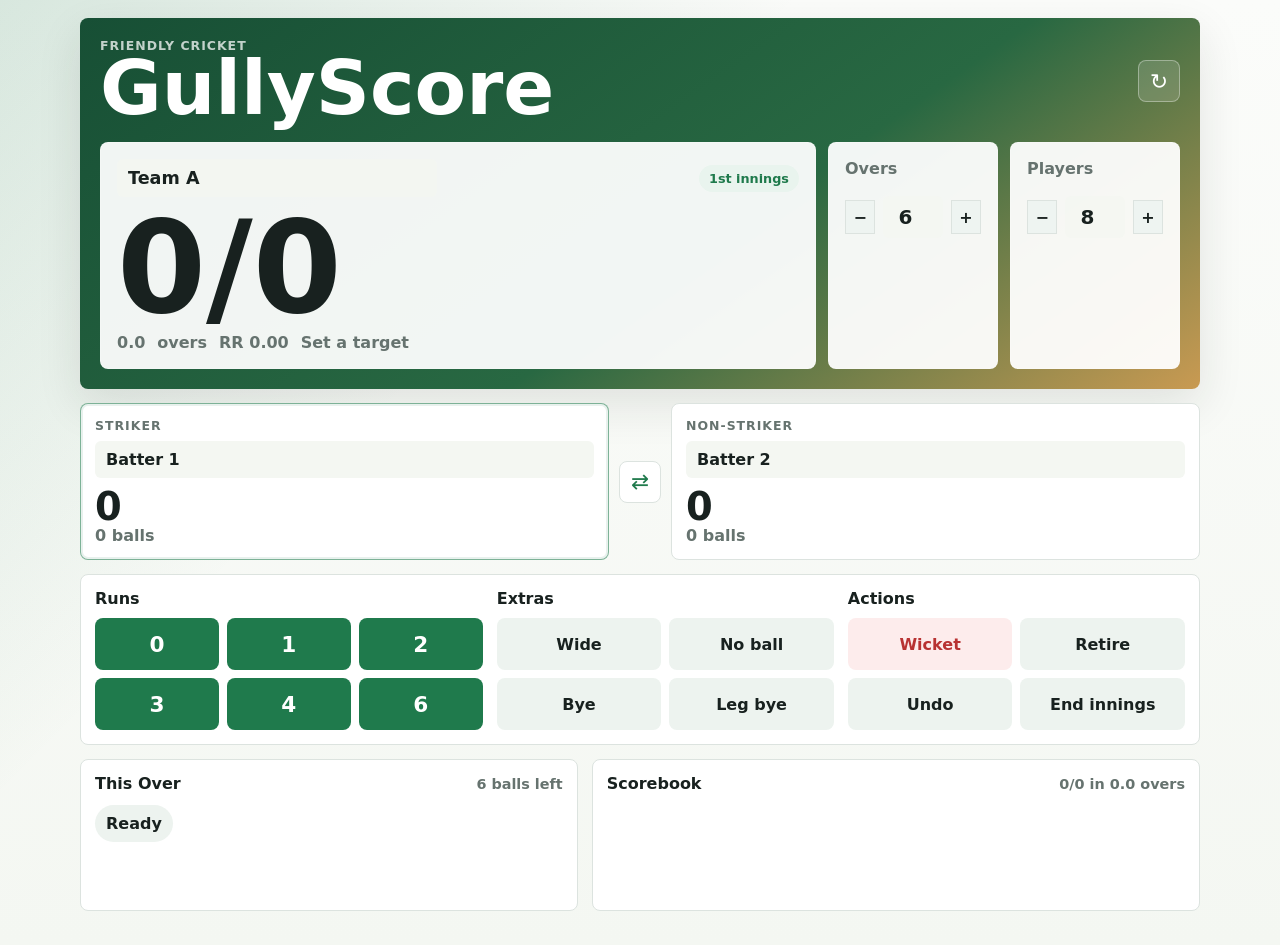
==== index.html @ 7a8d6de8 "Initial cricket scoring app" ====
<!doctype html>
<html lang="en">
  <head>
    <meta charset="UTF-8" />
    <meta name="viewport" content="width=device-width, initial-scale=1.0" />
    <title>GullyScore Cricket</title>
    <link rel="stylesheet" href="styles.css" />
  </head>
  <body>
    <main class="app-shell">
      <section class="scoreboard" aria-label="Current score">
        <div class="match-strip">
          <div>
            <p class="eyebrow">Friendly Cricket</p>
            <h1>GullyScore</h1>
          </div>
          <button class="icon-button" id="resetMatch" title="Reset match" aria-label="Reset match">
            <span aria-hidden="true">&#8635;</span>
          </button>
        </div>

        <div class="score-grid">
          <article class="score-panel main-score">
            <div class="team-line">
              <input id="battingTeam" aria-label="Batting team" value="Team A" />
              <span id="inningsBadge">1st innings</span>
            </div>
            <div class="score-number"><span id="runs">0</span>/<span id="wickets">0</span></div>
            <div class="meta-line">
              <span id="overs">0.0</span> overs
              <span>RR <strong id="runRate">0.00</strong></span>
              <span id="targetText">Set a target</span>
            </div>
          </article>

          <article class="score-panel">
            <label for="oversLimit">Overs</label>
            <div class="stepper">
              <button class="small-button" data-step-overs="-1" aria-label="Reduce overs">&minus;</button>
              <input id="oversLimit" type="number" min="1" max="50" value="6" />
              <button class="small-button" data-step-overs="1" aria-label="Increase overs">+</button>
            </div>
          </article>

          <article class="score-panel">
            <label for="playersLimit">Players</label>
            <div class="stepper">
              <button class="small-button" data-step-players="-1" aria-label="Reduce players">&minus;</button>
              <input id="playersLimit" type="number" min="2" max="11" value="8" />
              <button class="small-button" data-step-players="1" aria-label="Increase players">+</button>
            </div>
          </article>
        </div>
      </section>

      <section class="batters" aria-label="Batters">
        <article class="batter active" id="strikerCard">
          <p>Striker</p>
          <input id="strikerName" aria-label="Striker name" value="Batter 1" />
          <strong id="strikerRuns">0</strong>
          <span id="strikerBalls">0 balls</span>
        </article>
        <button class="swap-button" id="swapStrike" title="Swap strike" aria-label="Swap strike">
          <span aria-hidden="true">&#8644;</span>
        </button>
        <article class="batter" id="nonStrikerCard">
          <p>Non-striker</p>
          <input id="nonStrikerName" aria-label="Non-striker name" value="Batter 2" />
          <strong id="nonStrikerRuns">0</strong>
          <span id="nonStrikerBalls">0 balls</span>
        </article>
      </section>

      <section class="controls" aria-label="Scoring controls">
        <div class="control-group">
          <h2>Runs</h2>
          <div class="button-grid runs-grid">
            <button data-score="0">0</button>
            <button data-score="1">1</button>
            <button data-score="2">2</button>
            <button data-score="3">3</button>
            <button data-score="4">4</button>
            <button data-score="6">6</button>
          </div>
        </div>

        <div class="control-group">
          <h2>Extras</h2>
          <div class="button-grid">
            <button data-extra="wide">Wide</button>
            <button data-extra="noBall">No ball</button>
            <button data-extra="bye">Bye</button>
            <button data-extra="legBye">Leg bye</button>
          </div>
        </div>

        <div class="control-group">
          <h2>Actions</h2>
          <div class="button-grid">
            <button id="wicketButton" class="danger">Wicket</button>
            <button id="retireButton">Retire</button>
            <button id="undoButton">Undo</button>
            <button id="endInningsButton">End innings</button>
          </div>
        </div>
      </section>

      <section class="details">
        <article>
          <div class="section-head">
            <h2>This Over</h2>
            <span id="ballsLeft">6 balls left</span>
          </div>
          <div class="over-pills" id="currentOver"></div>
        </article>

        <article>
          <div class="section-head">
            <h2>Scorebook</h2>
            <span id="inningsSummary">No balls yet</span>
          </div>
          <ol class="log" id="scoreLog"></ol>
        </article>
      </section>
    </main>

    <dialog id="nameDialog">
      <form method="dialog">
        <h2 id="dialogTitle">New batter</h2>
        <label for="newBatterName">Name</label>
        <input id="newBatterName" value="Next batter" />
        <menu>
          <button value="cancel">Cancel</button>
          <button id="confirmBatter" value="default">Save</button>
        </menu>
      </form>
    </dialog>

    <script src="app.js"></script>
  </body>
</html>
---- styles.css ----
:root {
  color-scheme: light;
  --grass: #1f7a4c;
  --pitch: #d7b377;
  --ink: #18211f;
  --muted: #66736f;
  --line: #dce3df;
  --panel: #ffffff;
  --wash: #f4f7f2;
  --warn: #b83232;
  --blue: #315f9f;
  --shadow: 0 16px 45px rgba(24, 33, 31, 0.11);
}

* {
  box-sizing: border-box;
}

body {
  margin: 0;
  min-height: 100vh;
  font-family:
    Inter, ui-sans-serif, system-ui, -apple-system, BlinkMacSystemFont, "Segoe UI", sans-serif;
  color: var(--ink);
  background:
    linear-gradient(135deg, rgba(31, 122, 76, 0.16), transparent 36%),
    linear-gradient(180deg, #fbfcfa, var(--wash));
}

button,
input {
  font: inherit;
}

button {
  border: 0;
  cursor: pointer;
  transition:
    transform 140ms ease,
    background 140ms ease,
    box-shadow 140ms ease;
}

button:active {
  transform: translateY(1px);
}

.app-shell {
  width: min(1120px, calc(100vw - 28px));
  margin: 0 auto;
  padding: 18px 0 34px;
}

.scoreboard {
  background: linear-gradient(145deg, #174f35, #286842 58%, #c99a52);
  color: #fff;
  border-radius: 8px;
  padding: 20px;
  box-shadow: var(--shadow);
}

.match-strip,
.team-line,
.meta-line,
.batters,
.section-head,
.stepper {
  display: flex;
  align-items: center;
}

.match-strip {
  justify-content: space-between;
  gap: 16px;
  margin-bottom: 18px;
}

.eyebrow,
.batter p {
  margin: 0;
  color: rgba(255, 255, 255, 0.74);
  font-size: 0.78rem;
  text-transform: uppercase;
  letter-spacing: 0.08em;
  font-weight: 700;
}

h1,
h2 {
  margin: 0;
  letter-spacing: 0;
}

h1 {
  font-size: clamp(2rem, 6vw, 4.7rem);
  line-height: 0.95;
}

h2 {
  font-size: 1rem;
}

.icon-button,
.swap-button,
.small-button {
  display: grid;
  place-items: center;
  border: 1px solid rgba(255, 255, 255, 0.35);
  background: rgba(255, 255, 255, 0.14);
  color: inherit;
}

.icon-button,
.swap-button {
  width: 42px;
  height: 42px;
  border-radius: 8px;
  font-size: 1.35rem;
}

.score-grid {
  display: grid;
  grid-template-columns: minmax(0, 1fr) 170px 170px;
  gap: 12px;
}

.score-panel,
.batter,
.controls,
.details article {
  border: 1px solid var(--line);
  border-radius: 8px;
  background: var(--panel);
}

.score-panel {
  min-height: 128px;
  padding: 16px;
  color: var(--ink);
}

.scoreboard .score-panel {
  border-color: rgba(255, 255, 255, 0.2);
  background: rgba(255, 255, 255, 0.94);
}

.main-score {
  min-height: 160px;
}

.team-line {
  justify-content: space-between;
  gap: 12px;
}

.team-line input,
.batter input,
.score-panel input,
dialog input {
  min-width: 0;
  border: 1px solid transparent;
  border-radius: 6px;
  background: rgba(244, 247, 242, 0.72);
  color: var(--ink);
  padding: 8px 10px;
  font-weight: 800;
}

.team-line input {
  width: min(320px, 62vw);
  font-size: 1.1rem;
}

#inningsBadge {
  white-space: nowrap;
  border-radius: 999px;
  background: #e9f4ee;
  color: var(--grass);
  padding: 6px 10px;
  font-size: 0.8rem;
  font-weight: 800;
}

.score-number {
  margin: 10px 0 4px;
  font-size: clamp(4rem, 15vw, 8rem);
  line-height: 0.95;
  font-weight: 900;
}

.meta-line {
  flex-wrap: wrap;
  gap: 12px;
  color: var(--muted);
  font-weight: 700;
}

.score-panel label {
  display: block;
  margin-bottom: 18px;
  color: var(--muted);
  font-weight: 800;
}

.stepper {
  gap: 8px;
}

.stepper input {
  width: 68px;
  text-align: center;
  font-size: 1.25rem;
}

.small-button {
  width: 34px;
  height: 34px;
  border-color: var(--line);
  color: var(--ink);
  background: #eef4f1;
  font-weight: 900;
}

.batters {
  display: grid;
  grid-template-columns: 1fr 42px 1fr;
  gap: 10px;
  margin: 14px 0;
}

.batter {
  padding: 14px;
}

.batter.active {
  border-color: rgba(31, 122, 76, 0.58);
  box-shadow: inset 0 0 0 2px rgba(31, 122, 76, 0.1);
}

.batter p {
  color: var(--muted);
  margin-bottom: 8px;
}

.batter input {
  width: 100%;
  margin-bottom: 10px;
  background: var(--wash);
}

.batter strong {
  display: block;
  font-size: 2.4rem;
  line-height: 1;
}

.batter span {
  color: var(--muted);
  font-weight: 700;
}

.swap-button {
  align-self: center;
  border-color: var(--line);
  background: var(--panel);
  color: var(--grass);
}

.controls {
  display: grid;
  grid-template-columns: 1.15fr 1fr 1fr;
  gap: 14px;
  padding: 14px;
}

.control-group {
  min-width: 0;
}

.control-group h2 {
  margin-bottom: 10px;
}

.button-grid {
  display: grid;
  grid-template-columns: repeat(2, minmax(0, 1fr));
  gap: 8px;
}

.runs-grid {
  grid-template-columns: repeat(3, minmax(0, 1fr));
}

.button-grid button {
  min-height: 52px;
  border-radius: 8px;
  background: #edf3ef;
  color: var(--ink);
  font-weight: 900;
}

.runs-grid button {
  background: var(--grass);
  color: #fff;
  font-size: 1.35rem;
}

.button-grid button:hover,
.small-button:hover,
.swap-button:hover {
  box-shadow: 0 8px 18px rgba(24, 33, 31, 0.11);
}

.button-grid .danger {
  background: #fdecec;
  color: var(--warn);
}

.details {
  display: grid;
  grid-template-columns: 0.9fr 1.1fr;
  gap: 14px;
  margin-top: 14px;
}

.details article {
  padding: 14px;
  min-height: 152px;
}

.section-head {
  justify-content: space-between;
  gap: 10px;
  margin-bottom: 12px;
}

.section-head span {
  color: var(--muted);
  font-size: 0.9rem;
  font-weight: 800;
}

.over-pills {
  display: flex;
  flex-wrap: wrap;
  gap: 8px;
}

.pill {
  min-width: 42px;
  border-radius: 999px;
  background: #edf3ef;
  color: var(--ink);
  padding: 9px 11px;
  text-align: center;
  font-weight: 900;
}

.pill.wicket {
  background: #fdecec;
  color: var(--warn);
}

.pill.boundary {
  background: #e7f0ff;
  color: var(--blue);
}

.log {
  display: grid;
  gap: 8px;
  max-height: 248px;
  overflow: auto;
  margin: 0;
  padding-left: 24px;
}

.log li {
  padding: 9px 10px;
  border-radius: 8px;
  background: var(--wash);
  font-weight: 700;
}

dialog {
  width: min(360px, calc(100vw - 28px));
  border: 0;
  border-radius: 8px;
  padding: 0;
  box-shadow: var(--shadow);
}

dialog::backdrop {
  background: rgba(18, 27, 24, 0.42);
}

dialog form {
  display: grid;
  gap: 12px;
  padding: 18px;
}

dialog menu {
  display: flex;
  justify-content: flex-end;
  gap: 8px;
  margin: 0;
  padding: 0;
}

dialog button {
  border-radius: 8px;
  padding: 10px 13px;
  background: var(--grass);
  color: #fff;
  font-weight: 800;
}

dialog button[value="cancel"] {
  background: #edf3ef;
  color: var(--ink);
}

@media (max-width: 820px) {
  .app-shell {
    width: min(100vw - 18px, 620px);
    padding-top: 9px;
  }

  .scoreboard {
    padding: 14px;
  }

  .score-grid,
  .controls,
  .details {
    grid-template-columns: 1fr;
  }

  .score-grid {
    gap: 10px;
  }

  .main-score {
    min-height: 0;
  }

  .score-panel {
    min-height: 0;
  }

  .controls {
    padding: 10px;
  }
}

@media (max-width: 520px) {
  .match-strip {
    align-items: flex-start;
  }

  .batters {
    grid-template-columns: 1fr;
  }

  .swap-button {
    justify-self: center;
    transform: rotate(90deg);
  }

  .runs-grid {
    grid-template-columns: repeat(3, minmax(58px, 1fr));
  }

  .button-grid button {
    min-height: 48px;
  }
}
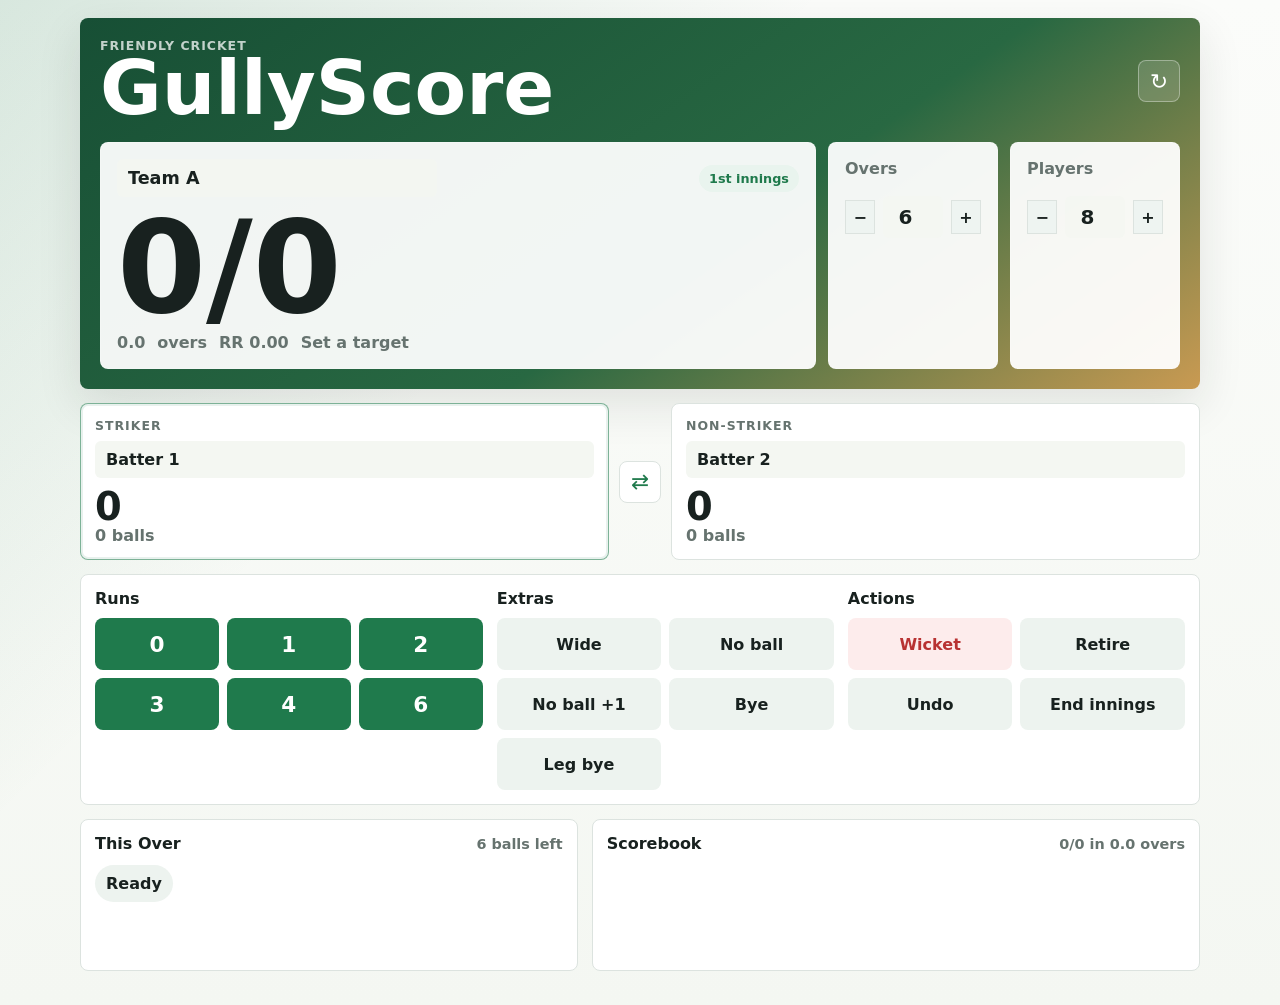
==== commit d27e238c: "Add no-ball plus one scoring" ====
--- a/index.html
+++ b/index.html
@@ -89,6 +89,7 @@
           <div class="button-grid">
             <button data-extra="wide">Wide</button>
             <button data-extra="noBall">No ball</button>
+            <button data-no-ball-runs="1">No ball +1</button>
             <button data-extra="bye">Bye</button>
             <button data-extra="legBye">Leg bye</button>
           </div>
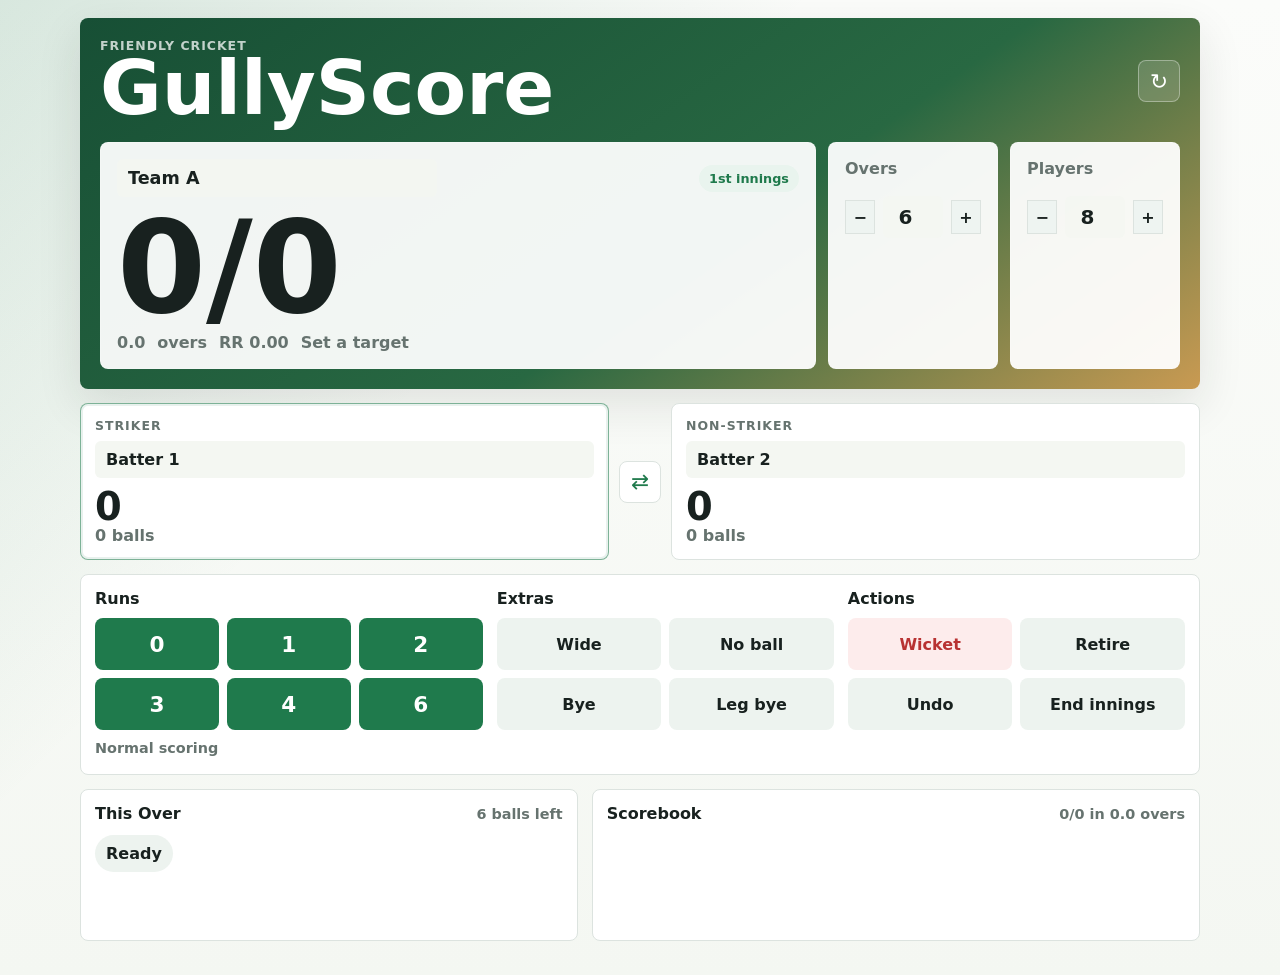
==== commit a2de7a32: "Support no-ball run selection" ====
--- a/index.html
+++ b/index.html
@@ -82,6 +82,7 @@
             <button data-score="4">4</button>
             <button data-score="6">6</button>
           </div>
+          <p class="mode-hint" id="scoreModeHint">Normal scoring</p>
         </div>
 
         <div class="control-group">
@@ -89,7 +90,6 @@
           <div class="button-grid">
             <button data-extra="wide">Wide</button>
             <button data-extra="noBall">No ball</button>
-            <button data-no-ball-runs="1">No ball +1</button>
             <button data-extra="bye">Bye</button>
             <button data-extra="legBye">Leg bye</button>
           </div>
--- a/styles.css
+++ b/styles.css
@@ -305,6 +305,18 @@
   font-size: 1.35rem;
 }
 
+.mode-hint {
+  margin: 10px 0 0;
+  min-height: 20px;
+  color: var(--muted);
+  font-size: 0.9rem;
+  font-weight: 800;
+}
+
+.mode-hint.active {
+  color: var(--warn);
+}
+
 .button-grid button:hover,
 .small-button:hover,
 .swap-button:hover {
